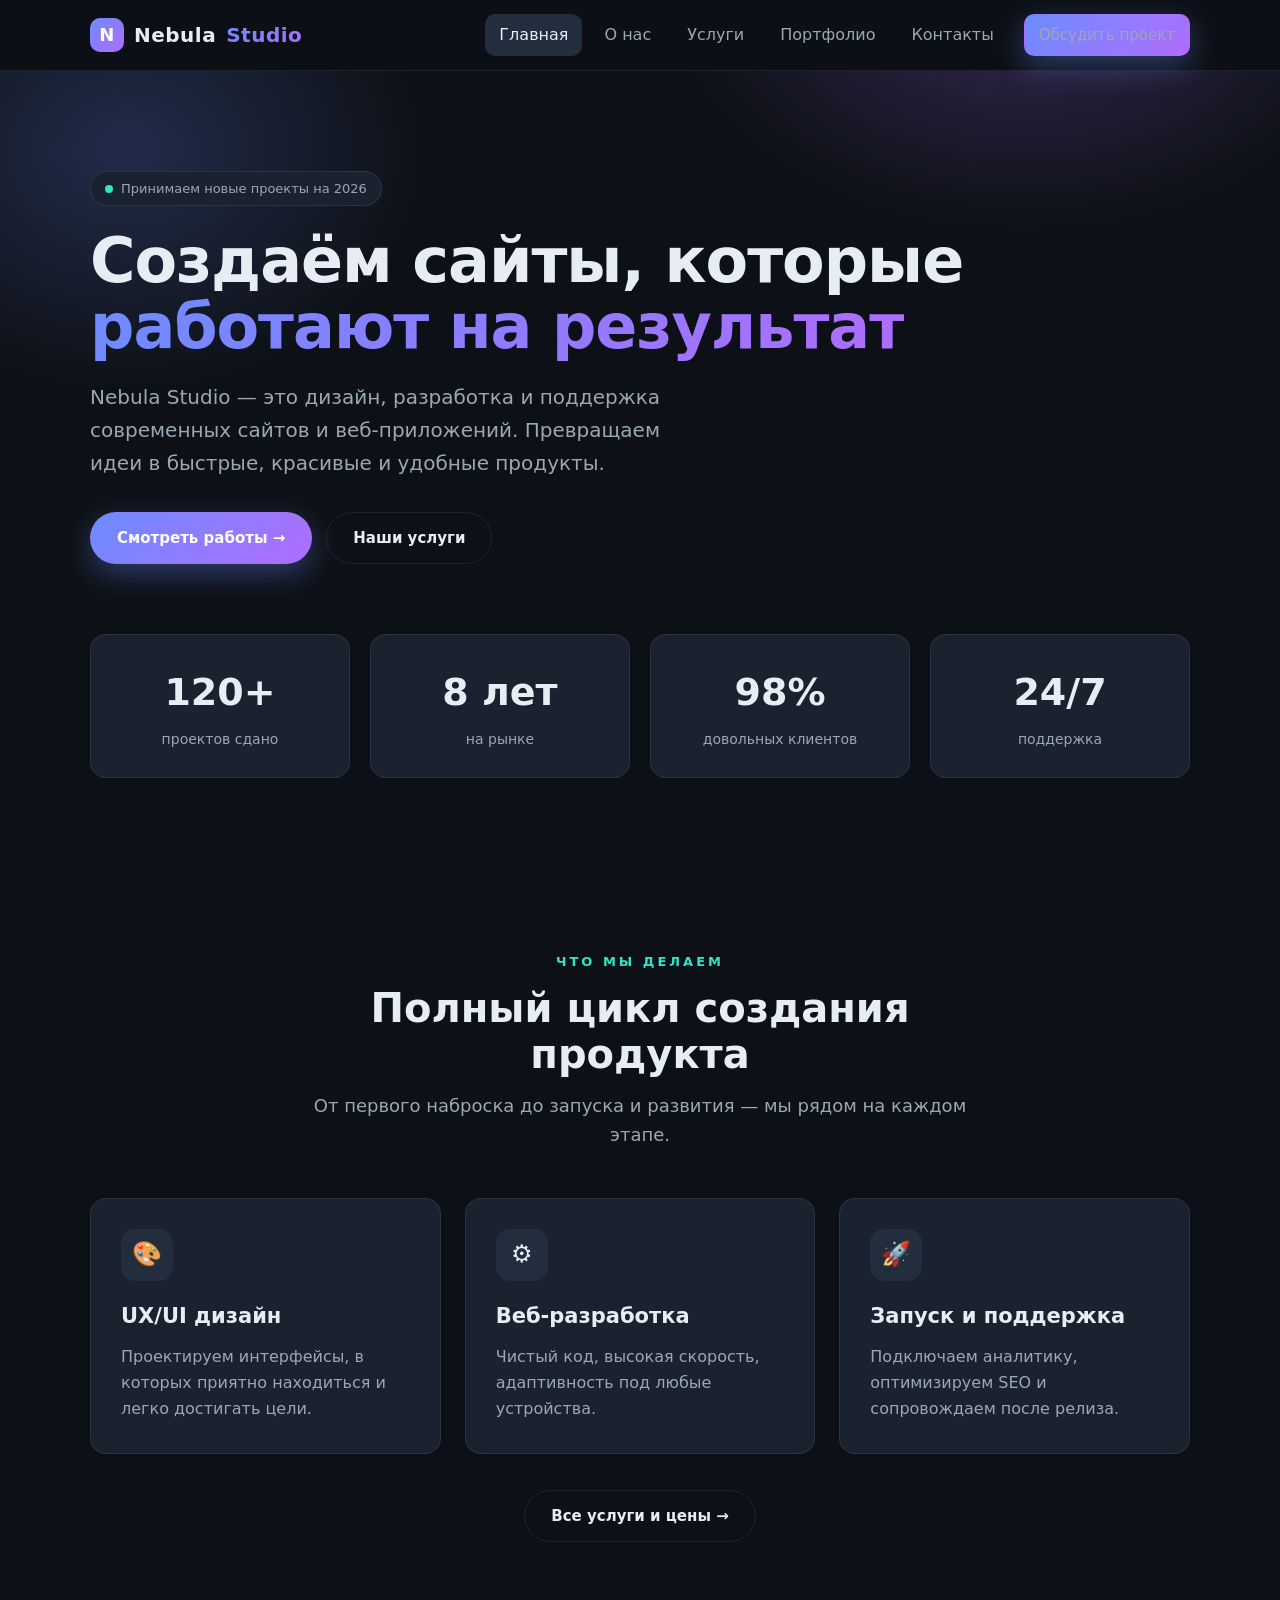
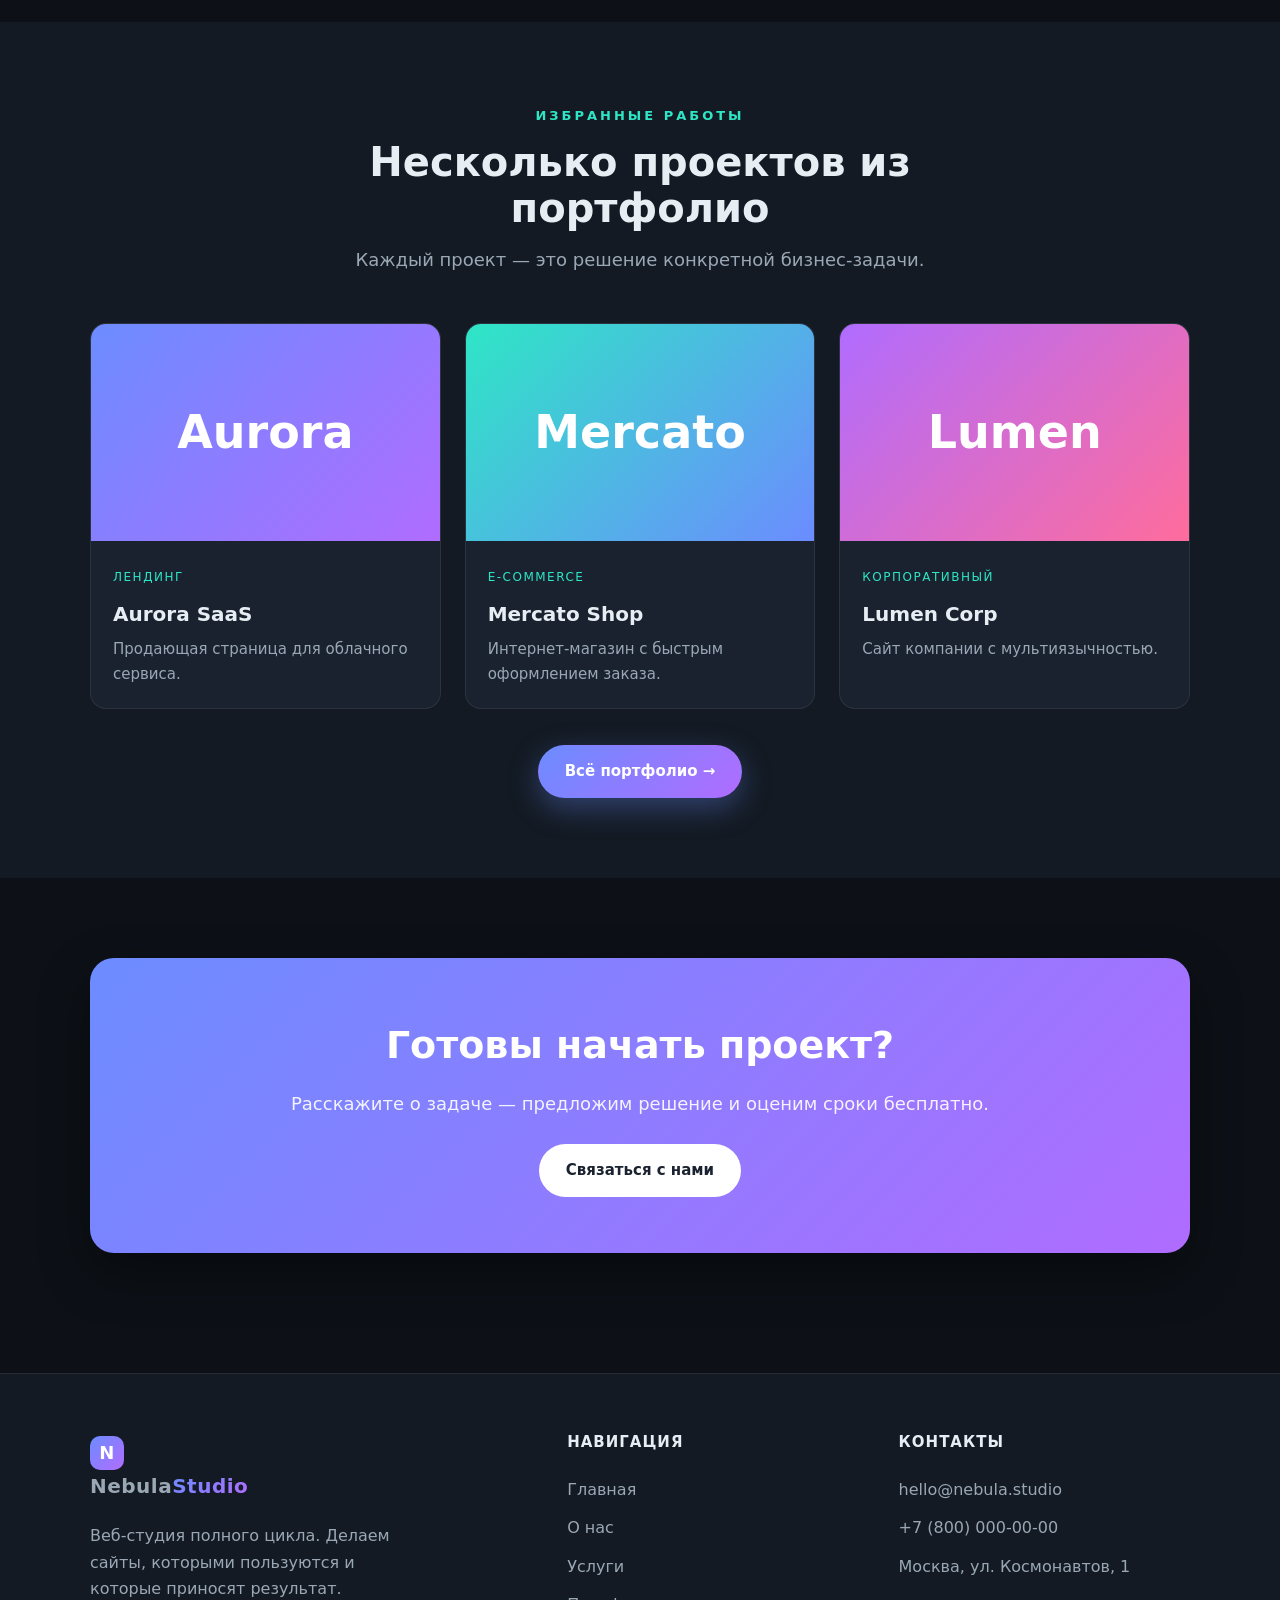
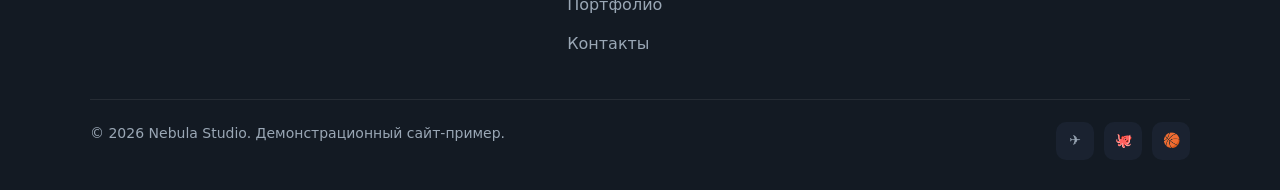
==== index.html @ 0c389231 "Add multi-page Nebula Studio example website Static HTML/CSS/JS portfolio site with 5 pages (home, a" ====
<!DOCTYPE html>
<html lang="ru">
<head>
  <meta charset="UTF-8">
  <meta name="viewport" content="width=device-width, initial-scale=1.0">
  <title>Nebula Studio — создаём современные сайты</title>
  <meta name="description" content="Nebula Studio — веб-студия полного цикла: дизайн, разработка и поддержка современных сайтов и веб-приложений.">
  <link rel="stylesheet" href="assets/css/styles.css">
  <link rel="icon" href="data:image/svg+xml,<svg xmlns='http://www.w3.org/2000/svg' viewBox='0 0 100 100'><text y='.9em' font-size='90'>🌌</text></svg>">
</head>
<body>
  <header class="site-header">
    <div class="container nav">
      <a href="index.html" class="logo"><span class="logo-mark">N</span> Nebula<span class="gradient-text">Studio</span></a>
      <button class="nav-toggle" aria-label="Меню">☰</button>
      <nav class="nav-links">
        <a href="index.html" class="active">Главная</a>
        <a href="about.html">О нас</a>
        <a href="services.html">Услуги</a>
        <a href="portfolio.html">Портфолио</a>
        <a href="contact.html">Контакты</a>
        <a href="contact.html" class="btn btn-primary nav-cta">Обсудить проект</a>
      </nav>
    </div>
  </header>

  <main>
    <!-- Hero -->
    <section class="hero">
      <div class="container">
        <span class="hero-badge"><span class="dot"></span> Принимаем новые проекты на 2026</span>
        <h1>Создаём сайты, которые <span class="gradient-text">работают на результат</span></h1>
        <p class="lead">Nebula Studio — это дизайн, разработка и поддержка современных сайтов и веб-приложений. Превращаем идеи в быстрые, красивые и удобные продукты.</p>
        <div class="hero-actions">
          <a href="portfolio.html" class="btn btn-primary">Смотреть работы →</a>
          <a href="services.html" class="btn btn-ghost">Наши услуги</a>
        </div>

        <div class="stats">
          <div class="stat reveal"><div class="num"><span data-count="120" data-suffix="+">0</span></div><div class="label">проектов сдано</div></div>
          <div class="stat reveal"><div class="num"><span data-count="8" data-suffix=" лет">0</span></div><div class="label">на рынке</div></div>
          <div class="stat reveal"><div class="num"><span data-count="98" data-suffix="%">0</span></div><div class="label">довольных клиентов</div></div>
          <div class="stat reveal"><div class="num"><span data-count="24" data-suffix="/7">0</span></div><div class="label">поддержка</div></div>
        </div>
      </div>
    </section>

    <!-- Services preview -->
    <section>
      <div class="container">
        <div class="section-head">
          <span class="eyebrow">Что мы делаем</span>
          <h2>Полный цикл создания продукта</h2>
          <p>От первого наброска до запуска и развития — мы рядом на каждом этапе.</p>
        </div>
        <div class="grid grid-3">
          <article class="card reveal">
            <div class="icon">🎨</div>
            <h3>UX/UI дизайн</h3>
            <p>Проектируем интерфейсы, в которых приятно находиться и легко достигать цели.</p>
          </article>
          <article class="card reveal">
            <div class="icon">⚙️</div>
            <h3>Веб-разработка</h3>
            <p>Чистый код, высокая скорость, адаптивность под любые устройства.</p>
          </article>
          <article class="card reveal">
            <div class="icon">🚀</div>
            <h3>Запуск и поддержка</h3>
            <p>Подключаем аналитику, оптимизируем SEO и сопровождаем после релиза.</p>
          </article>
        </div>
        <div style="text-align:center; margin-top:36px;">
          <a href="services.html" class="btn btn-ghost">Все услуги и цены →</a>
        </div>
      </div>
    </section>

    <!-- Featured work -->
    <section style="background:var(--bg-soft);">
      <div class="container">
        <div class="section-head">
          <span class="eyebrow">Избранные работы</span>
          <h2>Несколько проектов из портфолио</h2>
          <p>Каждый проект — это решение конкретной бизнес-задачи.</p>
        </div>
        <div class="grid grid-3">
          <article class="work-card reveal">
            <div class="work-thumb" style="background:linear-gradient(135deg,#6c8cff,#b06cff)">Aurora</div>
            <div class="work-body"><span class="tag">Лендинг</span><h3>Aurora SaaS</h3><p>Продающая страница для облачного сервиса.</p></div>
          </article>
          <article class="work-card reveal">
            <div class="work-thumb" style="background:linear-gradient(135deg,#2ee6c5,#6c8cff)">Mercato</div>
            <div class="work-body"><span class="tag">E-commerce</span><h3>Mercato Shop</h3><p>Интернет-магазин с быстрым оформлением заказа.</p></div>
          </article>
          <article class="work-card reveal">
            <div class="work-thumb" style="background:linear-gradient(135deg,#b06cff,#ff6c9c)">Lumen</div>
            <div class="work-body"><span class="tag">Корпоративный</span><h3>Lumen Corp</h3><p>Сайт компании с мультиязычностью.</p></div>
          </article>
        </div>
        <div style="text-align:center; margin-top:36px;">
          <a href="portfolio.html" class="btn btn-primary">Всё портфолио →</a>
        </div>
      </div>
    </section>

    <!-- CTA -->
    <section>
      <div class="container">
        <div class="cta-band reveal">
          <h2>Готовы начать проект?</h2>
          <p>Расскажите о задаче — предложим решение и оценим сроки бесплатно.</p>
          <a href="contact.html" class="btn btn-primary">Связаться с нами</a>
        </div>
      </div>
    </section>
  </main>

  <footer class="site-footer">
    <div class="container">
      <div class="footer-grid">
        <div class="footer-col">
          <a href="index.html" class="logo"><span class="logo-mark">N</span> Nebula<span class="gradient-text">Studio</span></a>
          <p>Веб-студия полного цикла. Делаем сайты, которыми пользуются и которые приносят результат.</p>
        </div>
        <div class="footer-col">
          <h5>Навигация</h5>
          <a href="index.html">Главная</a>
          <a href="about.html">О нас</a>
          <a href="services.html">Услуги</a>
          <a href="portfolio.html">Портфолио</a>
          <a href="contact.html">Контакты</a>
        </div>
        <div class="footer-col">
          <h5>Контакты</h5>
          <a href="mailto:hello@nebula.studio">hello@nebula.studio</a>
          <a href="tel:+78000000000">+7 (800) 000-00-00</a>
          <a href="#">Москва, ул. Космонавтов, 1</a>
        </div>
      </div>
      <div class="footer-bottom">
        <span>© <span id="year">2026</span> Nebula Studio. Демонстрационный сайт-пример.</span>
        <div class="socials">
          <a href="#" aria-label="Telegram">✈️</a>
          <a href="#" aria-label="GitHub">🐙</a>
          <a href="#" aria-label="Dribbble">🏀</a>
        </div>
      </div>
    </div>
  </footer>

  <script src="assets/js/main.js"></script>
</body>
</html>
---- assets/css/styles.css ----
/* ===== Variables & Reset ===== */
:root {
  --bg: #0d1117;
  --bg-soft: #131a23;
  --surface: #1a2230;
  --surface-2: #222d3d;
  --text: #e6edf3;
  --muted: #9aa7b5;
  --brand: #6c8cff;
  --brand-2: #b06cff;
  --accent: #2ee6c5;
  --border: rgba(255, 255, 255, 0.08);
  --shadow: 0 20px 50px rgba(0, 0, 0, 0.45);
  --radius: 16px;
  --maxw: 1140px;
  --grad: linear-gradient(135deg, var(--brand), var(--brand-2));
}

* { margin: 0; padding: 0; box-sizing: border-box; }

html { scroll-behavior: smooth; }

body {
  font-family: "Segoe UI", system-ui, -apple-system, Roboto, Arial, sans-serif;
  background: var(--bg);
  color: var(--text);
  line-height: 1.65;
  -webkit-font-smoothing: antialiased;
}

a { color: inherit; text-decoration: none; }
img { max-width: 100%; display: block; }
ul { list-style: none; }

.container { width: 100%; max-width: var(--maxw); margin: 0 auto; padding: 0 20px; }

section { padding: 80px 0; }

.section-head { text-align: center; max-width: 680px; margin: 0 auto 48px; }
.section-head .eyebrow {
  text-transform: uppercase;
  letter-spacing: 3px;
  font-size: 13px;
  color: var(--accent);
  font-weight: 600;
}
.section-head h2 { font-size: clamp(28px, 4vw, 40px); margin: 10px 0 14px; line-height: 1.15; }
.section-head p { color: var(--muted); font-size: 18px; }

.gradient-text {
  background: var(--grad);
  -webkit-background-clip: text;
  background-clip: text;
  -webkit-text-fill-color: transparent;
}

/* ===== Buttons ===== */
.btn {
  display: inline-flex;
  align-items: center;
  gap: 8px;
  padding: 13px 26px;
  border-radius: 999px;
  font-weight: 600;
  font-size: 15px;
  cursor: pointer;
  border: 1px solid transparent;
  transition: transform 0.2s ease, box-shadow 0.2s ease, background 0.2s ease;
}
.btn:hover { transform: translateY(-2px); }
.btn-primary { background: var(--grad); color: #fff; box-shadow: 0 10px 30px rgba(108, 140, 255, 0.35); }
.btn-ghost { background: transparent; border-color: var(--border); color: var(--text); }
.btn-ghost:hover { background: var(--surface); }

/* ===== Header ===== */
.site-header {
  position: sticky;
  top: 0;
  z-index: 100;
  backdrop-filter: blur(12px);
  background: rgba(13, 17, 23, 0.72);
  border-bottom: 1px solid var(--border);
}
.nav {
  display: flex;
  align-items: center;
  justify-content: space-between;
  height: 70px;
}
.logo { display: flex; align-items: center; gap: 10px; font-weight: 800; font-size: 20px; letter-spacing: 0.5px; }
.logo-mark {
  width: 34px; height: 34px; border-radius: 10px;
  background: var(--grad);
  display: grid; place-items: center;
  font-size: 18px; color: #fff;
}
.nav-links { display: flex; align-items: center; gap: 8px; }
.nav-links a {
  padding: 8px 14px;
  border-radius: 10px;
  color: var(--muted);
  font-weight: 500;
  transition: color 0.2s, background 0.2s;
}
.nav-links a:hover { color: var(--text); background: var(--surface); }
.nav-links a.active { color: var(--text); background: var(--surface-2); }
.nav-cta { margin-left: 8px; }

.nav-toggle {
  display: none;
  background: none;
  border: 1px solid var(--border);
  color: var(--text);
  width: 42px; height: 42px;
  border-radius: 10px;
  font-size: 20px;
  cursor: pointer;
}

/* ===== Hero ===== */
.hero {
  position: relative;
  overflow: hidden;
  padding: 100px 0 90px;
}
.hero::before {
  content: "";
  position: absolute;
  inset: 0;
  background:
    radial-gradient(600px 400px at 80% -10%, rgba(176, 108, 255, 0.25), transparent 60%),
    radial-gradient(500px 400px at 10% 10%, rgba(108, 140, 255, 0.22), transparent 60%);
  pointer-events: none;
}
.hero .container { position: relative; }
.hero-badge {
  display: inline-flex; align-items: center; gap: 8px;
  padding: 6px 14px; border-radius: 999px;
  background: var(--surface); border: 1px solid var(--border);
  font-size: 13px; color: var(--muted); margin-bottom: 22px;
}
.hero-badge .dot { width: 8px; height: 8px; border-radius: 50%; background: var(--accent); }
.hero h1 { font-size: clamp(36px, 6vw, 62px); line-height: 1.05; letter-spacing: -1px; }
.hero p.lead { font-size: 20px; color: var(--muted); max-width: 620px; margin: 22px 0 32px; }
.hero-actions { display: flex; gap: 14px; flex-wrap: wrap; }

/* ===== Stats ===== */
.stats {
  display: grid;
  grid-template-columns: repeat(4, 1fr);
  gap: 20px;
  margin-top: 70px;
}
.stat {
  background: var(--surface);
  border: 1px solid var(--border);
  border-radius: var(--radius);
  padding: 26px;
  text-align: center;
}
.stat .num { font-size: 38px; font-weight: 800; }
.stat .label { color: var(--muted); font-size: 14px; margin-top: 4px; }

/* ===== Cards grid ===== */
.grid { display: grid; gap: 24px; }
.grid-3 { grid-template-columns: repeat(3, 1fr); }
.grid-2 { grid-template-columns: repeat(2, 1fr); }

.card {
  background: var(--surface);
  border: 1px solid var(--border);
  border-radius: var(--radius);
  padding: 30px;
  transition: transform 0.25s ease, border-color 0.25s ease;
}
.card:hover { transform: translateY(-6px); border-color: rgba(108, 140, 255, 0.5); }
.card .icon {
  width: 52px; height: 52px; border-radius: 14px;
  display: grid; place-items: center;
  background: var(--surface-2);
  font-size: 24px; margin-bottom: 18px;
}
.card h3 { font-size: 21px; margin-bottom: 10px; }
.card p { color: var(--muted); }

/* ===== Portfolio ===== */
.filters { display: flex; gap: 10px; justify-content: center; flex-wrap: wrap; margin-bottom: 36px; }
.filter-btn {
  padding: 9px 18px; border-radius: 999px;
  background: var(--surface); border: 1px solid var(--border);
  color: var(--muted); cursor: pointer; font-weight: 500; transition: all 0.2s;
}
.filter-btn.active, .filter-btn:hover { color: #fff; background: var(--grad); border-color: transparent; }

.work-card {
  border-radius: var(--radius);
  overflow: hidden;
  background: var(--surface);
  border: 1px solid var(--border);
  transition: transform 0.25s ease;
}
.work-card:hover { transform: translateY(-6px); }
.work-thumb {
  aspect-ratio: 16 / 10;
  display: grid; place-items: center;
  font-size: 46px; font-weight: 800; color: #fff;
}
.work-body { padding: 22px; }
.work-body .tag { font-size: 12px; text-transform: uppercase; letter-spacing: 1.5px; color: var(--accent); }
.work-body h3 { margin: 8px 0 6px; font-size: 20px; }
.work-body p { color: var(--muted); font-size: 15px; }

/* ===== About ===== */
.about-grid { display: grid; grid-template-columns: 1fr 1fr; gap: 50px; align-items: center; }
.about-grid h2 { font-size: clamp(28px, 4vw, 40px); margin-bottom: 18px; }
.about-grid p { color: var(--muted); margin-bottom: 16px; }
.value-list li {
  display: flex; gap: 12px; align-items: flex-start;
  padding: 14px 0; border-bottom: 1px solid var(--border);
}
.value-list .check { color: var(--accent); font-weight: 800; }
.about-visual {
  aspect-ratio: 1;
  border-radius: 24px;
  background: var(--grad);
  display: grid; place-items: center;
  font-size: 120px;
  box-shadow: var(--shadow);
}

/* ===== Timeline ===== */
.timeline { max-width: 760px; margin: 0 auto; position: relative; padding-left: 30px; }
.timeline::before { content: ""; position: absolute; left: 7px; top: 6px; bottom: 6px; width: 2px; background: var(--border); }
.tl-item { position: relative; padding-bottom: 36px; }
.tl-item::before {
  content: ""; position: absolute; left: -30px; top: 6px;
  width: 16px; height: 16px; border-radius: 50%;
  background: var(--grad); border: 3px solid var(--bg);
}
.tl-item .year { color: var(--accent); font-weight: 700; }
.tl-item h4 { font-size: 18px; margin: 4px 0; }
.tl-item p { color: var(--muted); }

/* ===== Pricing ===== */
.price-card { text-align: center; position: relative; }
.price-card.popular { border-color: var(--brand); box-shadow: 0 0 0 1px var(--brand), var(--shadow); }
.price-card .badge {
  position: absolute; top: -13px; left: 50%; transform: translateX(-50%);
  background: var(--grad); color: #fff; padding: 5px 16px; border-radius: 999px; font-size: 12px; font-weight: 700;
}
.price-card .price { font-size: 40px; font-weight: 800; margin: 12px 0; }
.price-card .price span { font-size: 16px; color: var(--muted); font-weight: 500; }
.price-card ul { text-align: left; margin: 20px 0 26px; }
.price-card ul li { padding: 8px 0; color: var(--muted); border-bottom: 1px solid var(--border); }

/* ===== CTA band ===== */
.cta-band {
  background: var(--grad);
  border-radius: 24px;
  padding: 56px 40px;
  text-align: center;
  box-shadow: var(--shadow);
}
.cta-band h2 { font-size: clamp(26px, 4vw, 38px); color: #fff; }
.cta-band p { color: rgba(255, 255, 255, 0.9); margin: 12px 0 26px; font-size: 18px; }
.cta-band .btn-primary { background: #fff; color: #1a2230; box-shadow: none; }

/* ===== Contact ===== */
.contact-grid { display: grid; grid-template-columns: 1fr 1.2fr; gap: 40px; }
.info-item { display: flex; gap: 14px; align-items: flex-start; margin-bottom: 24px; }
.info-item .ic {
  width: 46px; height: 46px; border-radius: 12px; background: var(--surface-2);
  display: grid; place-items: center; font-size: 20px; flex-shrink: 0;
}
.info-item h4 { font-size: 16px; }
.info-item p { color: var(--muted); }

.form { background: var(--surface); border: 1px solid var(--border); border-radius: var(--radius); padding: 30px; }
.field { margin-bottom: 18px; }
.field label { display: block; font-size: 14px; margin-bottom: 7px; font-weight: 500; }
.field input, .field textarea {
  width: 100%; padding: 12px 14px;
  background: var(--bg-soft); border: 1px solid var(--border); border-radius: 10px;
  color: var(--text); font-size: 15px; font-family: inherit;
  transition: border-color 0.2s;
}
.field input:focus, .field textarea:focus { outline: none; border-color: var(--brand); }
.field textarea { resize: vertical; min-height: 120px; }
.form-note { margin-top: 14px; font-size: 14px; min-height: 20px; }
.form-note.ok { color: var(--accent); }

/* ===== Footer ===== */
.site-footer { border-top: 1px solid var(--border); background: var(--bg-soft); padding: 56px 0 30px; margin-top: 40px; }
.footer-grid { display: grid; grid-template-columns: 1.5fr 1fr 1fr; gap: 40px; margin-bottom: 36px; }
.footer-grid p { color: var(--muted); margin-top: 14px; max-width: 320px; }
.footer-col h5 { font-size: 15px; margin-bottom: 16px; text-transform: uppercase; letter-spacing: 1px; }
.footer-col a { display: block; color: var(--muted); padding: 6px 0; transition: color 0.2s; }
.footer-col a:hover { color: var(--text); }
.footer-bottom {
  border-top: 1px solid var(--border); padding-top: 22px;
  display: flex; justify-content: space-between; flex-wrap: wrap; gap: 10px;
  color: var(--muted); font-size: 14px;
}
.socials { display: flex; gap: 10px; }
.socials a {
  width: 38px; height: 38px; border-radius: 10px;
  background: var(--surface); display: grid; place-items: center;
  transition: background 0.2s, transform 0.2s;
}
.socials a:hover { background: var(--surface-2); transform: translateY(-2px); }

/* ===== Reveal animation ===== */
.reveal { opacity: 0; transform: translateY(24px); transition: opacity 0.6s ease, transform 0.6s ease; }
.reveal.visible { opacity: 1; transform: none; }

/* ===== Responsive ===== */
@media (max-width: 920px) {
  .grid-3 { grid-template-columns: repeat(2, 1fr); }
  .stats { grid-template-columns: repeat(2, 1fr); }
  .about-grid, .contact-grid, .footer-grid { grid-template-columns: 1fr; }
  .about-visual { max-width: 380px; }
}
@media (max-width: 640px) {
  .nav-links {
    position: absolute; top: 70px; left: 0; right: 0;
    flex-direction: column; align-items: stretch;
    background: var(--bg-soft); border-bottom: 1px solid var(--border);
    padding: 12px; gap: 4px;
    display: none;
  }
  .nav-links.open { display: flex; }
  .nav-links a { padding: 12px 14px; }
  .nav-cta { margin: 6px 0 0; text-align: center; }
  .nav-toggle { display: block; }
  .grid-3, .grid-2 { grid-template-columns: 1fr; }
  section { padding: 56px 0; }
}
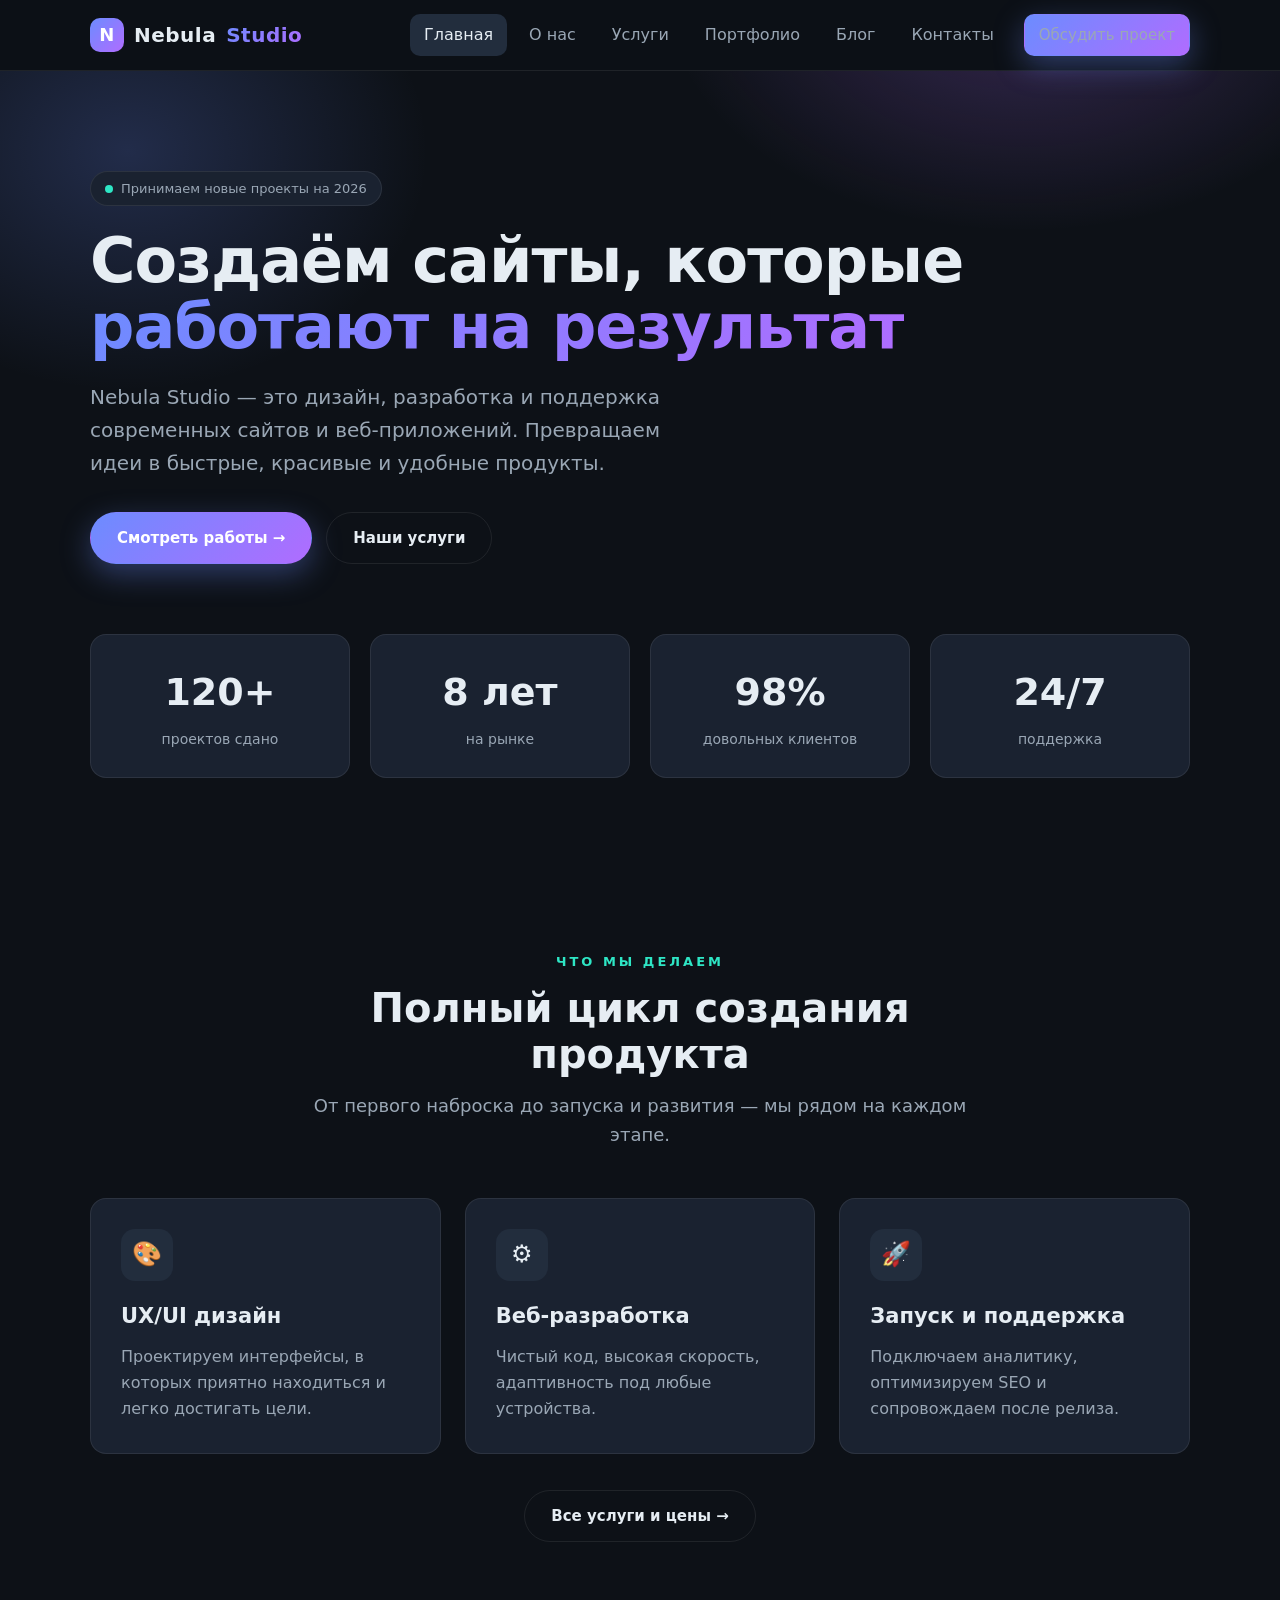
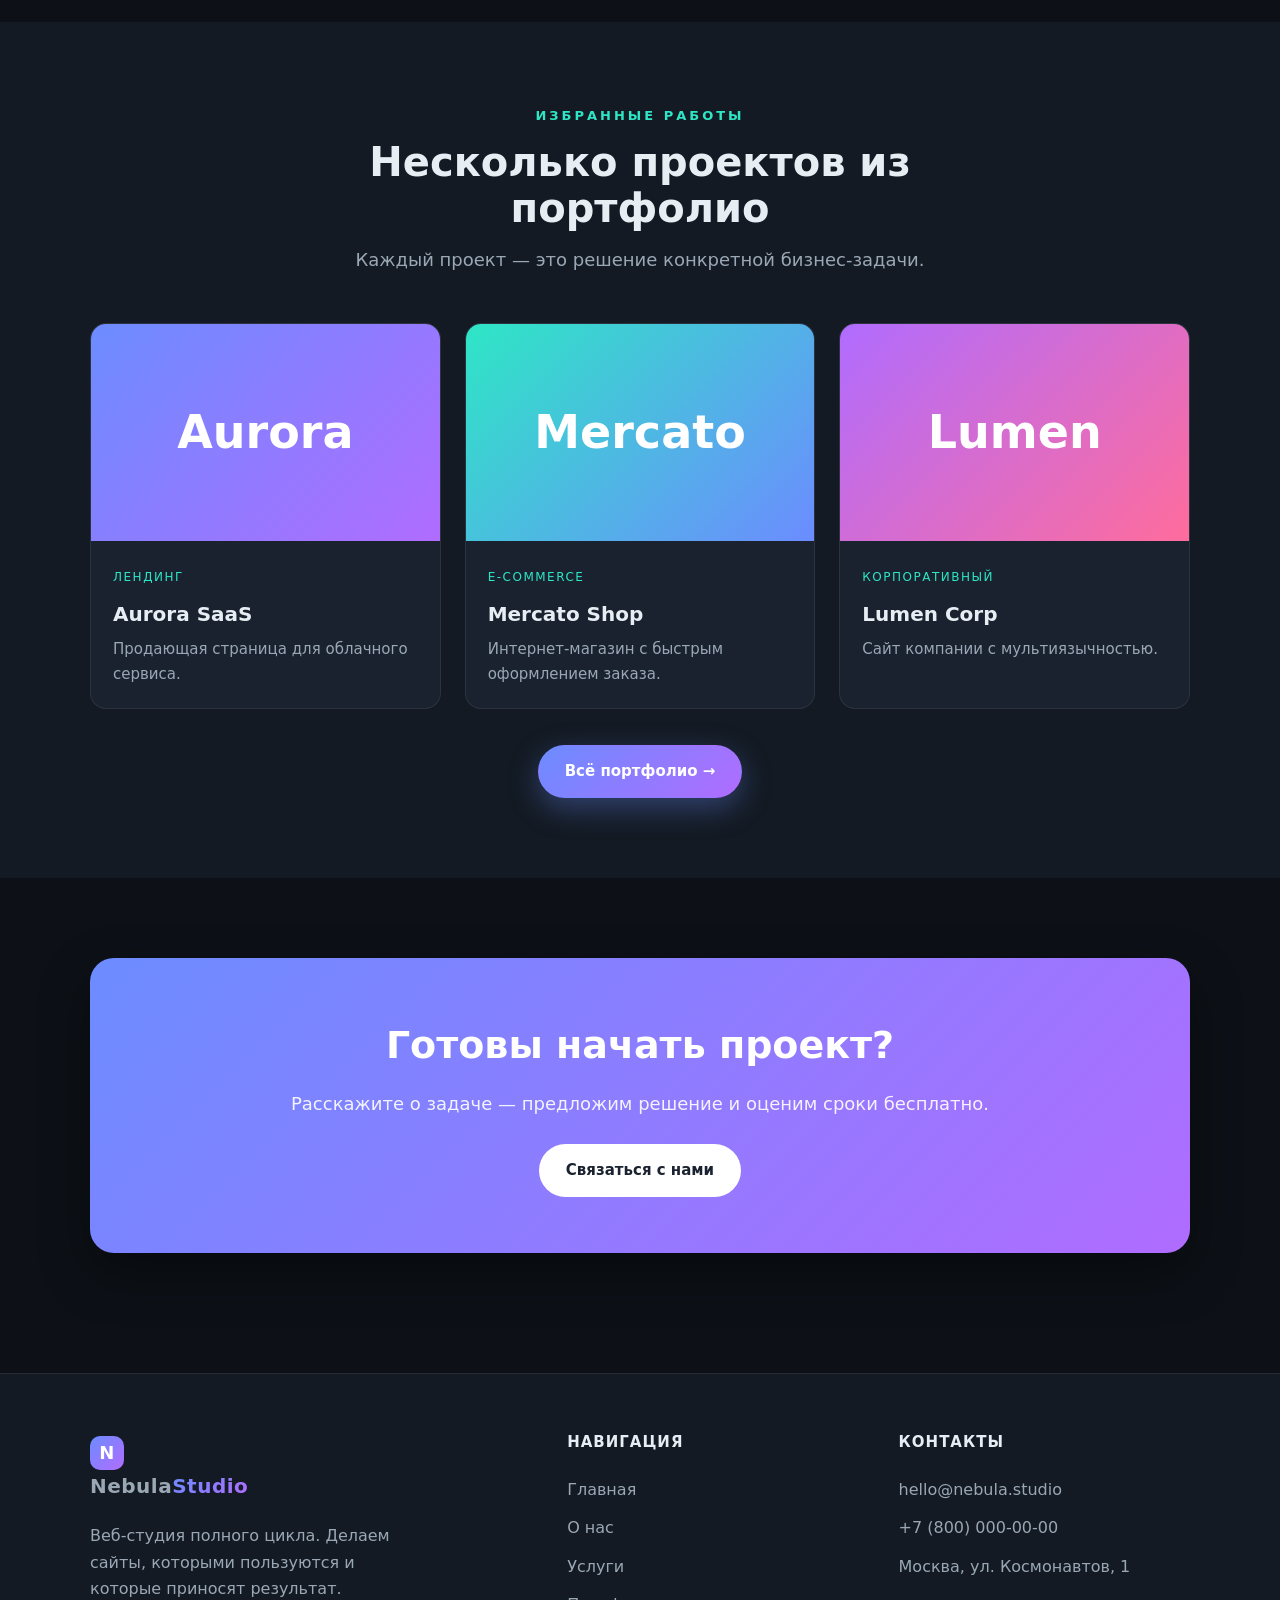
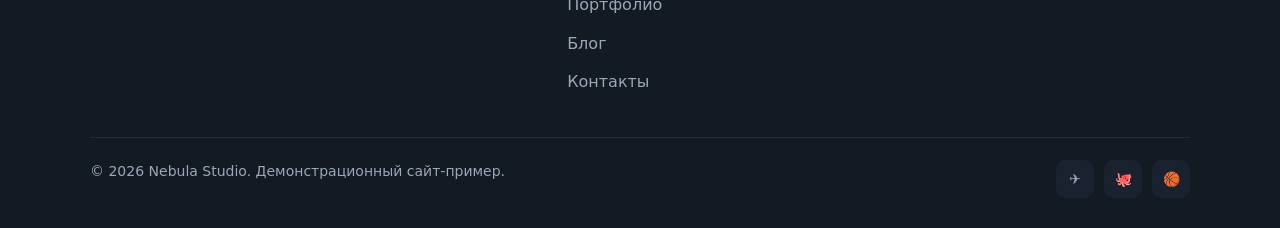
==== commit 4a246195: "Add blog and case study pages New blog.html (article feed with featured post) and case.html (detaile" ====
--- a/index.html
+++ b/index.html
@@ -18,6 +18,7 @@
         <a href="about.html">О нас</a>
         <a href="services.html">Услуги</a>
         <a href="portfolio.html">Портфолио</a>
+        <a href="blog.html">Блог</a>
         <a href="contact.html">Контакты</a>
         <a href="contact.html" class="btn btn-primary nav-cta">Обсудить проект</a>
       </nav>
@@ -129,6 +130,7 @@
           <a href="about.html">О нас</a>
           <a href="services.html">Услуги</a>
           <a href="portfolio.html">Портфолио</a>
+          <a href="blog.html">Блог</a>
           <a href="contact.html">Контакты</a>
         </div>
         <div class="footer-col">
--- a/assets/css/styles.css
+++ b/assets/css/styles.css
@@ -309,6 +309,46 @@
 }
 .socials a:hover { background: var(--surface-2); transform: translateY(-2px); }
 
+/* ===== Blog ===== */
+.post-card { display: flex; flex-direction: column; overflow: hidden; }
+.post-thumb { aspect-ratio: 16 / 9; display: grid; place-items: center; font-size: 44px; }
+.post-card .work-body { display: flex; flex-direction: column; flex: 1; }
+.post-meta { display: flex; gap: 14px; color: var(--muted); font-size: 13px; margin-bottom: 10px; }
+.post-card h3 { font-size: 20px; margin-bottom: 8px; }
+.post-card p { color: var(--muted); font-size: 15px; flex: 1; }
+.post-card .read-more { margin-top: 16px; color: var(--brand); font-weight: 600; font-size: 15px; }
+.post-featured { display: grid; grid-template-columns: 1.1fr 1fr; gap: 0; }
+.post-featured .post-thumb { aspect-ratio: auto; min-height: 320px; }
+.post-featured .work-body { padding: 40px; justify-content: center; }
+.post-featured h3 { font-size: 28px; }
+
+/* ===== Article / Case ===== */
+.article { max-width: 760px; margin: 0 auto; }
+.article .post-meta { justify-content: center; margin-bottom: 18px; }
+.article h1 { font-size: clamp(30px, 5vw, 46px); text-align: center; line-height: 1.15; margin-bottom: 16px; }
+.article .cover {
+  height: 280px; border-radius: var(--radius); margin: 30px 0;
+  display: grid; place-items: center; font-size: 80px; box-shadow: var(--shadow);
+}
+.article p { color: #c4cfdb; margin-bottom: 18px; font-size: 17px; }
+.article h2 { font-size: 26px; margin: 36px 0 14px; }
+.article ul.dotted { margin: 0 0 18px 20px; }
+.article ul.dotted li { list-style: disc; color: #c4cfdb; padding: 5px 0; }
+.article blockquote {
+  border-left: 3px solid var(--brand); padding: 6px 0 6px 22px; margin: 24px 0;
+  color: var(--text); font-size: 19px; font-style: italic;
+}
+.case-meta { display: grid; grid-template-columns: repeat(3, 1fr); gap: 16px; margin: 30px 0; }
+.case-meta .cell { background: var(--surface); border: 1px solid var(--border); border-radius: 12px; padding: 18px; text-align: center; }
+.case-meta .cell .k { color: var(--muted); font-size: 13px; }
+.case-meta .cell .v { font-size: 20px; font-weight: 700; margin-top: 4px; }
+
+@media (max-width: 720px) {
+  .post-featured { grid-template-columns: 1fr; }
+  .post-featured .work-body { padding: 26px; }
+  .case-meta { grid-template-columns: 1fr; }
+}
+
 /* ===== Reveal animation ===== */
 .reveal { opacity: 0; transform: translateY(24px); transition: opacity 0.6s ease, transform 0.6s ease; }
 .reveal.visible { opacity: 1; transform: none; }
